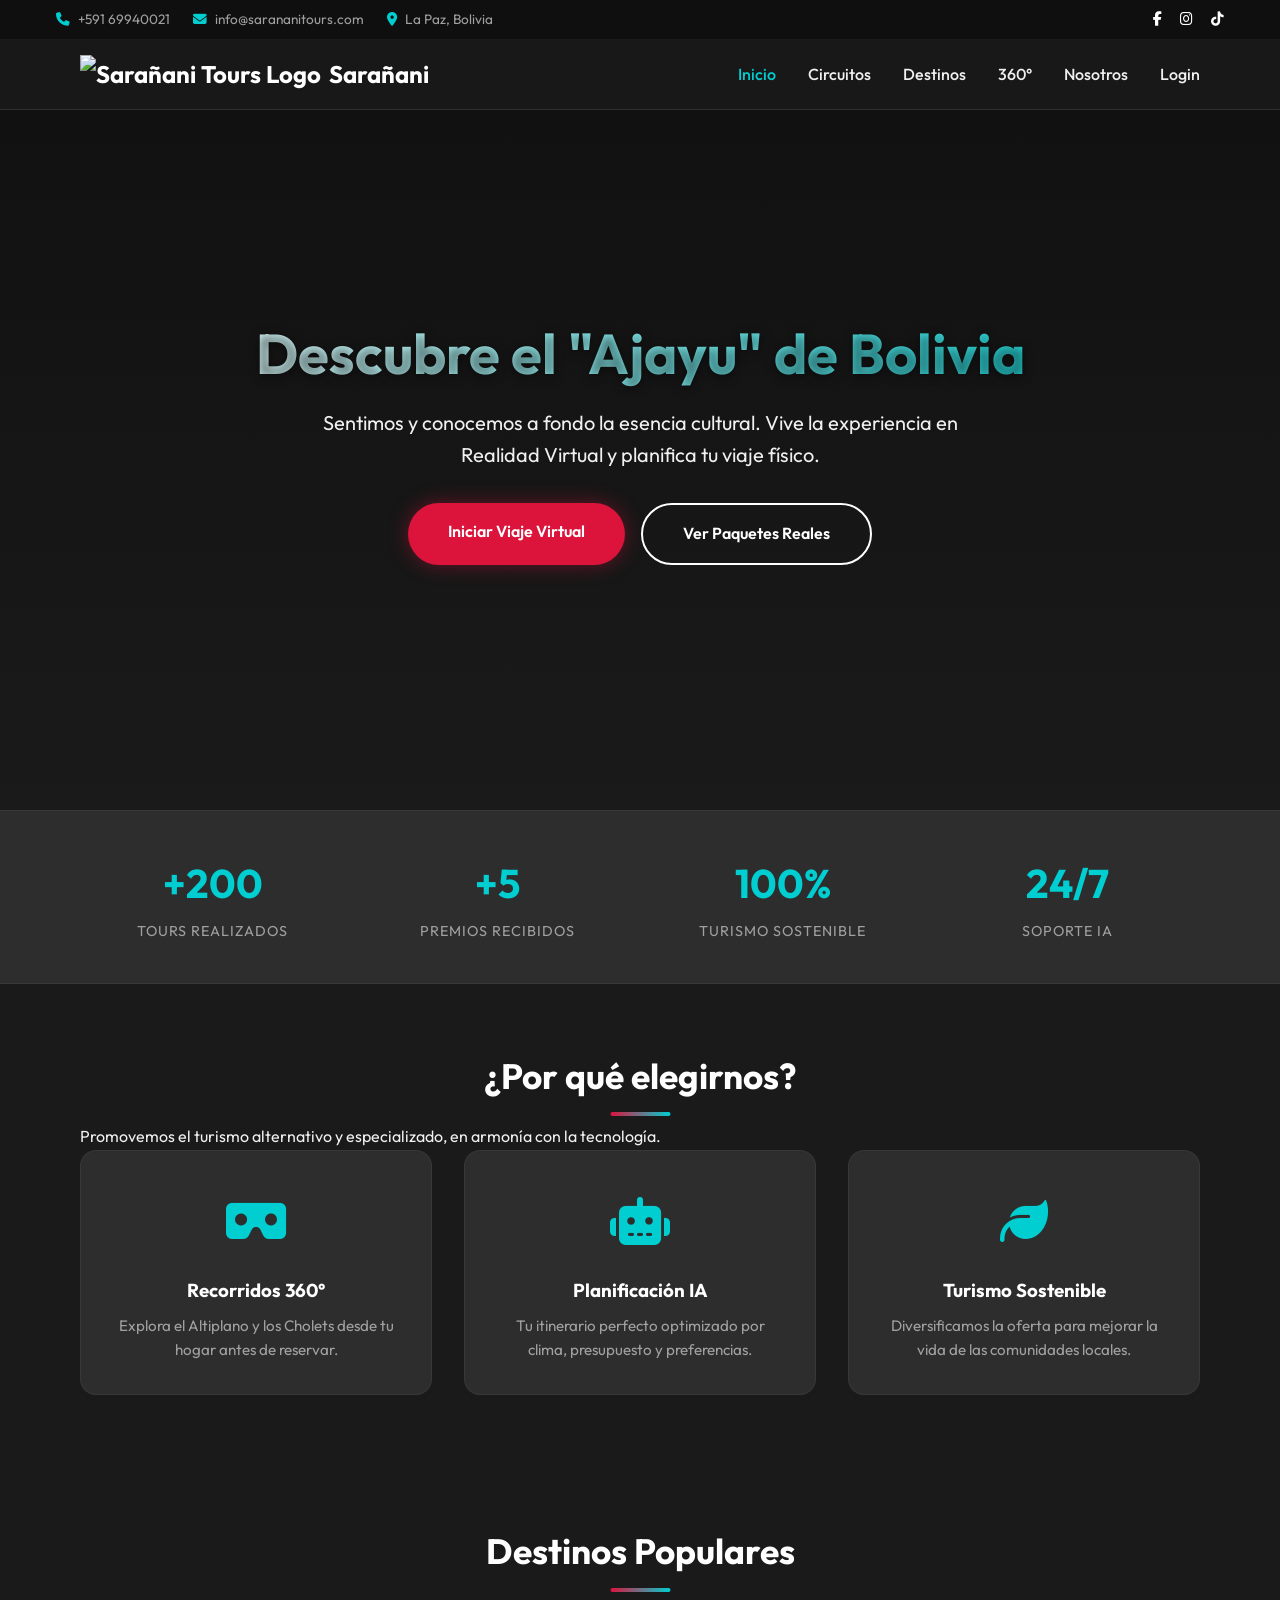
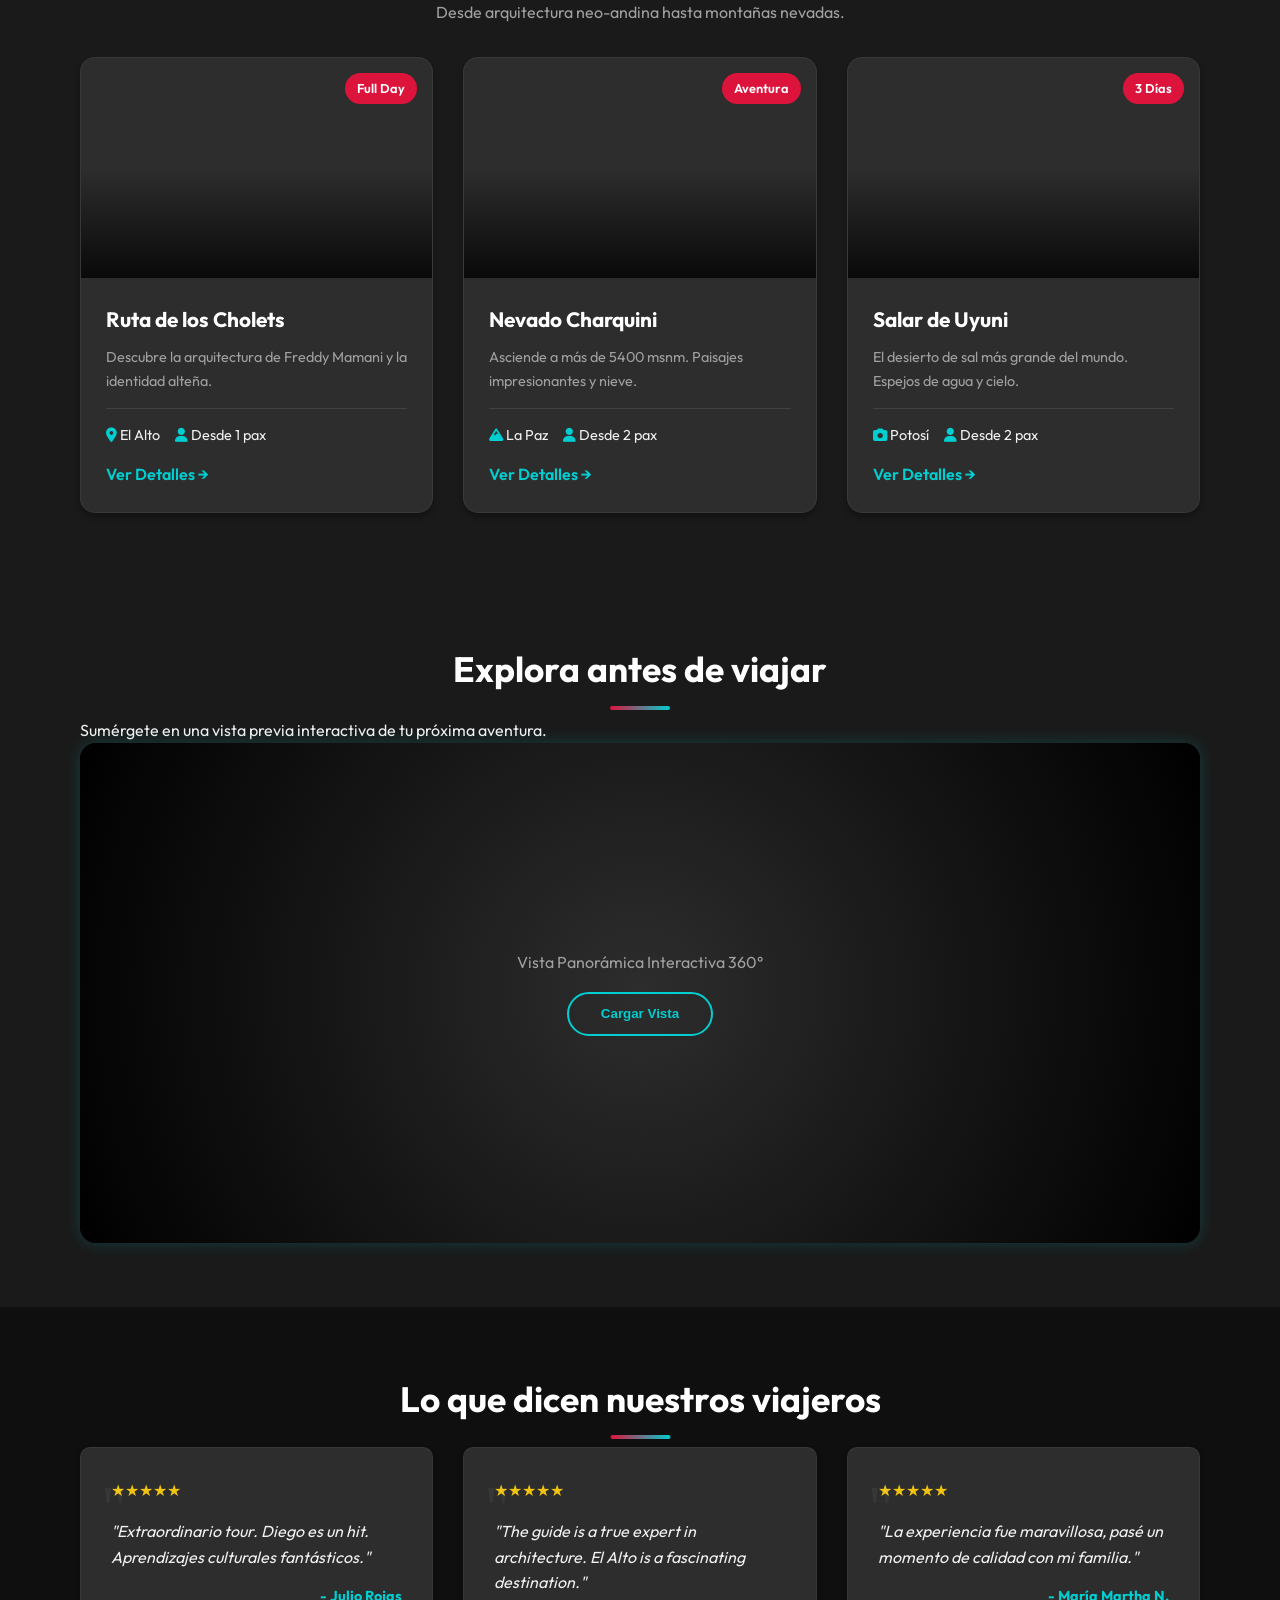
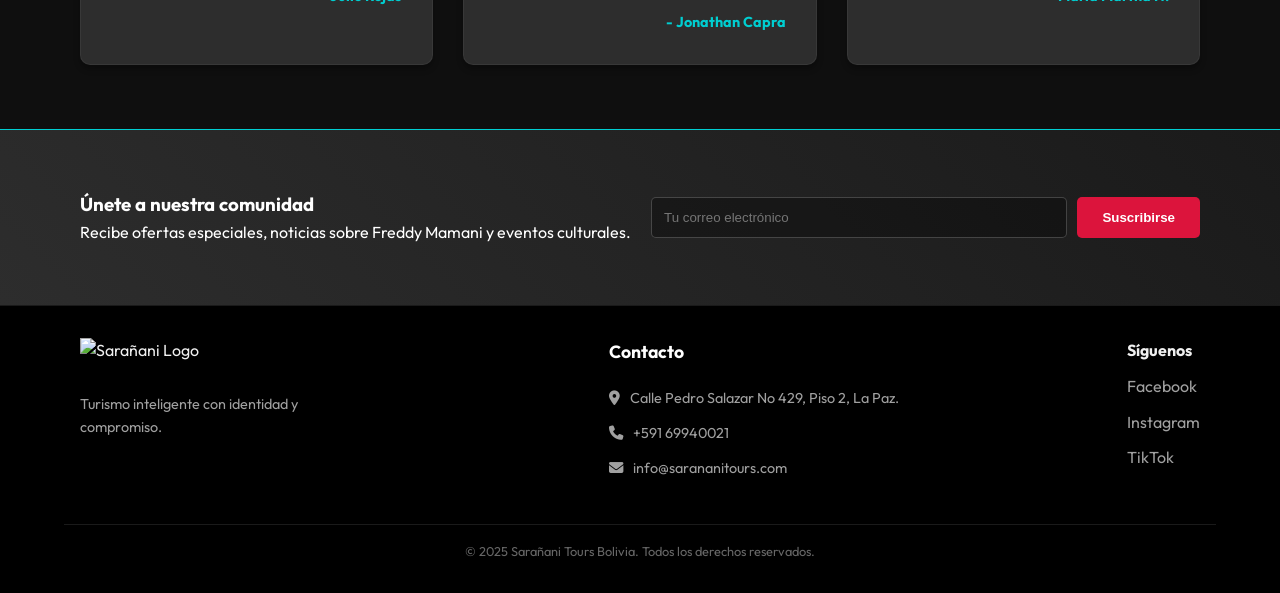
==== index.html @ 42e26c0e "Add files via upload se subio de nuevo" ====
<!DOCTYPE html>
<html lang="es">

<head>
  <meta charset="UTF-8" />
  <link rel="icon" type="image/svg+xml" href="/logo.png" />
  <meta name="viewport" content="width=device-width, initial-scale=1.0" />
  <meta name="description"
    content="Sarañani Tours Bolivia - Turismo inteligente, realidad virtual y recorridos 360° por Bolivia." />
  <title>Sarañani Tours Bolivia | Viaja Virtualmente</title>
  <link rel="preconnect" href="https://fonts.googleapis.com">
  <link rel="preconnect" href="https://fonts.gstatic.com" crossorigin>
  <link href="https://fonts.googleapis.com/css2?family=Outfit:wght@300;400;600;700&display=swap" rel="stylesheet">
  <link rel="stylesheet" href="https://cdnjs.cloudflare.com/ajax/libs/font-awesome/6.4.0/css/all.min.css">
  <link rel="stylesheet" href="./style.css">
</head>

<body>
  <div class="top-bar">
    <div class="container top-bar-content">
      <div class="contact-info">
        <span><i class="fas fa-phone"></i> +591 69940021</span>
        <span><i class="fas fa-envelope"></i> info@sarananitours.com</span>
        <span class="hide-mobile"><i class="fas fa-map-marker-alt"></i> La Paz, Bolivia</span>
      </div>
      <div class="social-mini">
        <a href="#"><i class="fab fa-facebook-f"></i></a>
        <a href="#"><i class="fab fa-instagram"></i></a>
        <a href="#"><i class="fab fa-tiktok"></i></a>
      </div>
    </div>
  </div>

  <nav class="navbar">
    <div class="container nav-container">
      <a href="#" class="logo">
        <img src="/logo.png" alt="Sarañani Tours Logo" />
        <span>Sarañani</span>
      </a>
      <button class="mobile-menu-btn" aria-label="Menu">
        <span class="bar"></span>
        <span class="bar"></span>
        <span class="bar"></span>
      </button>
      <ul class="nav-links">
        <li><a href="index.html" class="active">Inicio</a></li>
        <li><a href="circuits.html">Circuitos</a></li> <li><a href="#destinos">Destinos</a></li>
        <li><a href="sumergete.html">360°</a></li>
        <li><a href="about.html">Nosotros</a></li>
        <li><a href="login.html" class="nav-login-btn">Login</a></li>
      </ul>
    </div>
  </nav>

  <main>
    <section id="hero" class="hero">
      <div class="hero-overlay"></div>
      <div class="container hero-content">
        <h1 class="hero-title">Descubre el "Ajayu" de Bolivia</h1>
        <p class="hero-subtitle">Sentimos y conocemos a fondo la esencia cultural. Vive la experiencia en Realidad Virtual y planifica tu viaje físico.</p>
        <div class="hero-buttons">
          <a href="#demo" class="cta-button">Iniciar Viaje Virtual</a>
          <a href="#paquetes" class="cta-button outline">Ver Paquetes Reales</a>
        </div>
      </div>
    </section>

    <section class="stats-section">
      <div class="container stats-grid">
        <div class="stat-item">
          <h3>+200</h3>
          <p>Tours Realizados</p>
        </div>
        <div class="stat-item">
          <h3>+5</h3>
          <p>Premios Recibidos</p>
        </div>
        <div class="stat-item">
          <h3>100%</h3>
          <p>Turismo Sostenible</p>
        </div>
        <div class="stat-item">
          <h3>24/7</h3>
          <p>Soporte IA</p>
        </div>
      </div>
    </section>

    <section id="valor" class="value-section">
      <div class="container">
        <div class="section-header text-center">
          <h2 class="section-title">¿Por qué elegirnos?</h2>
          <p>Promovemos el turismo alternativo y especializado, en armonía con la tecnología.</p>
        </div>
        <div class="features-grid">
          <div class="feature-card">
            <div class="icon-wrapper"><i class="fas fa-vr-cardboard"></i></div>
            <h3>Recorridos 360°</h3>
            <p>Explora el Altiplano y los Cholets desde tu hogar antes de reservar.</p>
          </div>
          <div class="feature-card">
            <div class="icon-wrapper"><i class="fas fa-robot"></i></div>
            <h3>Planificación IA</h3>
            <p>Tu itinerario perfecto optimizado por clima, presupuesto y preferencias.</p>
          </div>
          <div class="feature-card">
            <div class="icon-wrapper"><i class="fas fa-leaf"></i></div>
            <h3>Turismo Sostenible</h3>
            <p>Diversificamos la oferta para mejorar la vida de las comunidades locales.</p>
          </div>
        </div>
      </div>
    </section>

    <section id="paquetes" class="tours-section">
      <div class="container">
        <h2 class="section-title">Destinos Populares</h2>
        <p class="section-desc">Desde arquitectura neo-andina hasta montañas nevadas.</p>
        
        <div class="tours-grid">
          <div class="tour-card">
            <div class="tour-image" style="background-image: url('https://images.unsplash.com/photo-1587595431973-160d0d94add1?ixlib=rb-1.2.1&auto=format&fit=crop&w=800&q=80');">
              <span class="tag">Full Day</span>
            </div>
            <div class="tour-content">
              <h3>Ruta de los Cholets</h3>
              <p>Descubre la arquitectura de Freddy Mamani y la identidad alteña.</p>
              <ul class="tour-meta">
                <li><i class="fas fa-map-marker-alt"></i> El Alto</li>
                <li><i class="fas fa-user"></i> Desde 1 pax</li>
              </ul>
              <a href="#" class="btn-link">Ver Detalles &rarr;</a>
            </div>
          </div>

          <div class="tour-card">
            <div class="tour-image" style="background-image: url('https://images.unsplash.com/photo-1534234828569-1f27264769cc?ixlib=rb-1.2.1&auto=format&fit=crop&w=800&q=80');">
              <span class="tag">Aventura</span>
            </div>
            <div class="tour-content">
              <h3>Nevado Charquini</h3>
              <p>Asciende a más de 5400 msnm. Paisajes impresionantes y nieve.</p>
              <ul class="tour-meta">
                <li><i class="fas fa-mountain"></i> La Paz</li>
                <li><i class="fas fa-user"></i> Desde 2 pax</li>
              </ul>
              <a href="#" class="btn-link">Ver Detalles &rarr;</a>
            </div>
          </div>

          <div class="tour-card">
            <div class="tour-image" style="background-image: url('https://images.unsplash.com/photo-1518182170546-0766bcad9e36?ixlib=rb-1.2.1&auto=format&fit=crop&w=800&q=80');">
              <span class="tag">3 Días</span>
            </div>
            <div class="tour-content">
              <h3>Salar de Uyuni</h3>
              <p>El desierto de sal más grande del mundo. Espejos de agua y cielo.</p>
              <ul class="tour-meta">
                <li><i class="fas fa-camera"></i> Potosí</li>
                <li><i class="fas fa-user"></i> Desde 2 pax</li>
              </ul>
              <a href="#" class="btn-link">Ver Detalles &rarr;</a>
            </div>
          </div>
        </div>
      </div>
    </section>

    <section id="demo" class="demo-section">
      <div class="container">
        <div class="demo-header">
          <h2 class="section-title">Explora antes de viajar</h2>
          <p>Sumérgete en una vista previa interactiva de tu próxima aventura.</p>
        </div>
        <div class="iframe-container">
          <div class="placeholder-360">
            <span>Vista Panorámica Interactiva 360°</span>
            <button class="load-demo-btn">Cargar Vista</button>
          </div>
        </div>
      </div>
    </section>

    <section class="testimonials-section">
      <div class="container">
        <h2 class="section-title">Lo que dicen nuestros viajeros</h2>
        <div class="testimonials-grid">
          <div class="testimonial-card">
            <div class="stars">★★★★★</div>
            <p>"Extraordinario tour. Diego es un hit. Aprendizajes culturales fantásticos."</p>
            <h4>- Julio Rojas</h4>
          </div>
          <div class="testimonial-card">
            <div class="stars">★★★★★</div>
            <p>"The guide is a true expert in architecture. El Alto is a fascinating destination."</p>
            <h4>- Jonathan Capra</h4>
          </div>
          <div class="testimonial-card">
            <div class="stars">★★★★★</div>
            <p>"La experiencia fue maravillosa, pasé un momento de calidad con mi familia."</p>
            <h4>- María Martha N.</h4>
          </div>
        </div>
      </div>
    </section>

    <section class="newsletter-section">
      <div class="container newsletter-content">
        <div>
          <h3>Únete a nuestra comunidad</h3>
          <p>Recibe ofertas especiales, noticias sobre Freddy Mamani y eventos culturales.</p>
        </div>
        <form class="newsletter-form">
          <input type="email" placeholder="Tu correo electrónico" required>
          <button type="submit">Suscribirse</button>
        </form>
      </div>
    </section>
  </main>

  <footer class="footer">
    <div class="container footer-content">
      <div class="footer-brand">
        <img src="/logo.png" alt="Sarañani Logo" class="footer-logo" />
        <p>Turismo inteligente con identidad y compromiso.</p>
      </div>
      <div class="footer-column">
        <h4>Contacto</h4>
        <p><i class="fas fa-map-marker-alt"></i> Calle Pedro Salazar No 429, Piso 2, La Paz.</p>
        <p><i class="fas fa-phone"></i> +591 69940021</p>
        <p><i class="fas fa-envelope"></i> info@sarananitours.com</p>
      </div>
      <div class="footer-links">
        <h4>Síguenos</h4>
        <a href="#">Facebook</a>
        <a href="#">Instagram</a>
        <a href="#">TikTok</a>
      </div>
    </div>
    <div class="footer-bottom">
      <p>&copy; 2025 Sarañani Tours Bolivia. Todos los derechos reservados.</p>
    </div>
  </footer>

  <script type="module" src="/main.js"></script>
</body>
</html>
---- style.css ----
:root {
  /* Palette */
  --color-primary: #DC143C;    /* Crimson Red */
  --color-secondary: #00CED1;  /* Bright Turquoise */
  --color-bg: #1a1a1a;         /* Fondo principal oscuro */
  --color-bg-accent: #2d2d2d;  /* Fondo secundario (tarjetas) */
  --color-bg-darker: #0f0f0f;  /* Fondo más oscuro para contrastes */
  
  --color-text: #f0f0f0;
  --color-text-muted: #a0a0a0;
  --color-text-dark: #333333;  /* Para textos sobre fondo claro si hubiera */
  --color-white: #ffffff;

  /* Typography */
  --font-main: 'Outfit', sans-serif;

  /* Spacing */
  --spacing-sm: 0.5rem;
  --spacing-md: 1rem;
  --spacing-lg: 2rem;
  --spacing-xl: 4rem;

  /* Layout */
  --container-width: 1200px;
  --header-height: 70px;
  --topbar-height: 40px; /* Altura de la barra de contacto */

  /* Effects */
  --radius-md: 8px;
  --radius-lg: 16px;
  --shadow-sm: 0 4px 6px rgba(0, 0, 0, 0.3);
  --shadow-glow: 0 0 15px rgba(0, 206, 209, 0.2);
}

* {
  margin: 0;
  padding: 0;
  box-sizing: border-box;
}

html {
  scroll-behavior: smooth;
}

body {
  font-family: var(--font-main);
  background-color: var(--color-bg);
  color: var(--color-text);
  line-height: 1.6;
  overflow-x: hidden;
  padding-top: calc(var(--header-height) + var(--topbar-height)); /* Evita que el menú tape el contenido */
}

a {
  text-decoration: none;
  color: inherit;
  transition: color 0.3s ease;
}

ul {
  list-style: none;
}

img {
  max-width: 100%;
  display: block;
}

.container {
  width: 90%;
  max-width: var(--container-width);
  margin: 0 auto;
  padding: 0 var(--spacing-md);
}

.section-title {
  font-size: 2.2rem;
  font-weight: 700;
  margin-bottom: var(--spacing-sm);
  text-align: center;
  color: var(--color-white);
  position: relative;
  display: inline-block;
  left: 50%;
  transform: translateX(-50%);
}

.section-title::after {
  content: '';
  display: block;
  width: 60px;
  height: 4px;
  background: linear-gradient(to right, var(--color-primary), var(--color-secondary));
  margin: var(--spacing-sm) auto 0;
  border-radius: 2px;
}

.section-desc {
  text-align: center;
  color: var(--color-text-muted);
  max-width: 600px;
  margin: 0 auto var(--spacing-lg) auto;
}

/* --- TOP BAR (CONTACTO) --- */
.top-bar {
  position: fixed;
  top: 0;
  left: 0;
  width: 100%;
  height: var(--topbar-height);
  background-color: var(--color-bg-darker);
  color: var(--color-text-muted);
  font-size: 0.85rem;
  z-index: 1001;
  border-bottom: 1px solid rgba(255,255,255,0.05);
  display: flex;
  align-items: center;
}

.top-bar-content {
  display: flex;
  justify-content: space-between;
  align-items: center;
  width: 100%;
}

.contact-info span {
  margin-right: 20px;
  display: inline-flex;
  align-items: center;
  gap: 8px;
}

.contact-info i {
  color: var(--color-secondary);
}

.social-mini a {
  color: var(--color-white);
  margin-left: 15px;
  font-size: 0.9rem;
}

.social-mini a:hover {
  color: var(--color-secondary);
}

/* --- NAVBAR --- */
.navbar {
  position: fixed;
  top: var(--topbar-height); /* Se ubica justo debajo de la top-bar */
  left: 0;
  width: 100%;
  height: var(--header-height);
  background: rgba(26, 26, 26, 0.95);
  backdrop-filter: blur(10px);
  z-index: 1000;
  border-bottom: 1px solid rgba(255, 255, 255, 0.1);
}

.nav-container {
  height: 100%;
  display: flex;
  justify-content: space-between;
  align-items: center;
}

.logo {
  display: flex;
  align-items: center;
  gap: var(--spacing-sm);
  font-weight: 700;
  font-size: 1.5rem;
  color: var(--color-white);
}

.logo img {
  height: 40px;
  width: auto;
}

.nav-links {
  display: flex;
  gap: var(--spacing-lg);
}

.nav-links a {
  font-weight: 500;
  font-size: 1rem;
  position: relative;
}

.nav-links a:hover, 
.nav-links a.active {
  color: var(--color-secondary);
}

.mobile-menu-btn {
  display: none;
  background: none;
  border: none;
  cursor: pointer;
  flex-direction: column;
  gap: 6px;
}

.bar {
  width: 25px;
  height: 3px;
  background-color: var(--color-white);
  border-radius: 2px;
  transition: 0.3s;
}

/* --- HERO SECTION --- */
.hero {
  height: 90vh; /* Un poco menos de pantalla completa para ver que hay más abajo */
  position: relative;
  display: flex;
  align-items: center;
  justify-content: center;
  text-align: center;
  background-image: url('/hero-bg.png'); /* Asegúrate que esta imagen existe */
  background-size: cover;
  background-position: center;
  margin-top: calc(-1 * (var(--header-height) + var(--topbar-height))); /* Compensa el padding del body */
}

.hero-overlay {
  position: absolute;
  top: 0;
  left: 0;
  width: 100%;
  height: 100%;
  background: linear-gradient(to bottom, rgba(0, 0, 0, 0.4), var(--color-bg));
}

.hero-content {
  position: relative;
  z-index: 1;
  padding-top: var(--spacing-xl);
}

.hero-title {
  font-size: 3.5rem;
  font-weight: 700;
  margin-bottom: var(--spacing-sm);
  text-shadow: 0 2px 10px rgba(0, 0, 0, 0.5);
  background: linear-gradient(to right, #fff, var(--color-secondary));
  -webkit-background-clip: text;
  -webkit-text-fill-color: transparent;
}

.hero-subtitle {
  font-size: 1.25rem;
  margin-bottom: var(--spacing-lg);
  color: var(--color-text);
  max-width: 700px;
  margin-left: auto;
  margin-right: auto;
}

.hero-buttons {
  display: flex;
  gap: var(--spacing-md);
  justify-content: center;
  flex-wrap: wrap;
}

.cta-button {
  display: inline-block;
  padding: 1rem 2.5rem;
  background-color: var(--color-primary);
  color: var(--color-white);
  font-weight: 600;
  border-radius: 50px;
  box-shadow: 0 0 20px rgba(220, 20, 60, 0.4);
  transition: transform 0.3s ease, box-shadow 0.3s ease;
}

.cta-button:hover {
  transform: translateY(-3px);
  box-shadow: 0 0 30px rgba(220, 20, 60, 0.6);
}

.cta-button.outline {
  background-color: transparent;
  border: 2px solid var(--color-white);
  box-shadow: none;
}

.cta-button.outline:hover {
  background-color: var(--color-white);
  color: var(--color-bg);
}

/* --- STATS SECTION (NUEVO - Dark Mode) --- */
.stats-section {
  background-color: var(--color-bg-accent);
  padding: 40px 0;
  border-top: 1px solid rgba(255,255,255,0.05);
  border-bottom: 1px solid rgba(255,255,255,0.05);
}

.stats-grid {
  display: grid;
  grid-template-columns: repeat(auto-fit, minmax(150px, 1fr));
  text-align: center;
  gap: 20px;
}

.stat-item h3 {
  font-size: 2.5rem;
  color: var(--color-secondary); /* Turquesa para los números */
  margin-bottom: 5px;
  font-weight: 700;
}

.stat-item p {
  font-size: 0.9rem;
  color: var(--color-text-muted);
  text-transform: uppercase;
  letter-spacing: 1px;
}

/* --- VALUE SECTION --- */
.value-section {
  padding: var(--spacing-xl) 0;
  background-color: var(--color-bg);
}

.features-grid {
  display: grid;
  grid-template-columns: repeat(auto-fit, minmax(280px, 1fr));
  gap: var(--spacing-lg);
}

.feature-card {
  background: var(--color-bg-accent);
  padding: var(--spacing-lg);
  border-radius: var(--radius-lg);
  text-align: center;
  transition: transform 0.3s ease;
  border: 1px solid rgba(255, 255, 255, 0.05);
}

.feature-card:hover {
  transform: translateY(-10px);
  border-color: var(--color-secondary);
  box-shadow: var(--shadow-glow);
}

.icon-wrapper {
  font-size: 3rem;
  margin-bottom: var(--spacing-md);
  color: var(--color-secondary);
}

.feature-card h3 {
  margin-bottom: var(--spacing-sm);
  color: var(--color-white);
}

.feature-card p {
  color: var(--color-text-muted);
  font-size: 0.95rem;
}

/* --- TOURS SECTION (NUEVO - Dark Mode) --- */
.tours-section {
  padding: var(--spacing-xl) 0;
  background-color: var(--color-bg);
}

.tours-grid {
  display: grid;
  grid-template-columns: repeat(auto-fit, minmax(300px, 1fr));
  gap: 30px;
}

.tour-card {
  background: var(--color-bg-accent);
  border-radius: 15px;
  overflow: hidden;
  box-shadow: var(--shadow-sm);
  transition: transform 0.3s ease, border-color 0.3s ease;
  border: 1px solid rgba(255,255,255,0.05);
}

.tour-card:hover {
  transform: translateY(-5px);
  border-color: var(--color-secondary);
}

.tour-image {
  height: 220px;
  background-size: cover;
  background-position: center;
  position: relative;
}

.tour-image::after {
  content: '';
  position: absolute;
  bottom: 0;
  left: 0;
  width: 100%;
  height: 50%;
  background: linear-gradient(to top, rgba(0,0,0,0.8), transparent);
}

.tour-image .tag {
  position: absolute;
  top: 15px;
  right: 15px;
  background: var(--color-primary);
  color: white;
  padding: 5px 12px;
  border-radius: 20px;
  font-size: 0.8rem;
  font-weight: 600;
  z-index: 2;
}

.tour-content {
  padding: 25px;
}

.tour-content h3 {
  color: var(--color-white);
  font-size: 1.3rem;
  margin-bottom: 10px;
}

.tour-content p {
  color: var(--color-text-muted);
  font-size: 0.9rem;
  margin-bottom: 15px;
}

.tour-meta {
  list-style: none;
  padding: 0;
  margin: 15px 0;
  display: flex;
  gap: 15px;
  font-size: 0.9rem;
  color: var(--color-text);
  border-top: 1px solid rgba(255,255,255,0.1);
  padding-top: 15px;
}

.tour-meta i {
  color: var(--color-secondary);
}

.btn-link {
  color: var(--color-secondary);
  font-weight: 600;
  text-decoration: none;
  display: inline-flex;
  align-items: center;
  gap: 5px;
}

.btn-link:hover {
  color: var(--color-white);
}

/* --- DEMO SECTION --- */
.demo-section {
  padding: var(--spacing-xl) 0;
}

.iframe-container {
  width: 100%;
  height: 500px;
  background: #000;
  border-radius: var(--radius-lg);
  overflow: hidden;
  position: relative;
  box-shadow: var(--shadow-glow);
}

.placeholder-360 {
  width: 100%;
  height: 100%;
  display: flex;
  flex-direction: column;
  align-items: center;
  justify-content: center;
  background: radial-gradient(circle, #2d2d2d 0%, #000 100%);
  color: var(--color-text-muted);
  gap: var(--spacing-md);
}

.load-demo-btn {
  padding: 0.8rem 2rem;
  background: transparent;
  border: 2px solid var(--color-secondary);
  color: var(--color-secondary);
  border-radius: 50px;
  cursor: pointer;
  font-weight: 600;
  transition: 0.3s;
}

.load-demo-btn:hover {
  background: var(--color-secondary);
  color: #000;
}

/* --- TESTIMONIALS (NUEVO - Dark Mode) --- */
.testimonials-section {
  background-color: var(--color-bg-darker);
  padding: var(--spacing-xl) 0;
}

.testimonials-grid {
  display: grid;
  grid-template-columns: repeat(auto-fit, minmax(300px, 1fr));
  gap: 30px;
}

.testimonial-card {
  background: var(--color-bg-accent);
  padding: 30px;
  border-radius: 10px;
  box-shadow: var(--shadow-sm);
  border: 1px solid rgba(255,255,255,0.05);
  position: relative;
}

.testimonial-card::before {
  content: '"';
  position: absolute;
  top: 10px;
  left: 20px;
  font-size: 4rem;
  color: rgba(255,255,255,0.05);
  font-family: serif;
}

.stars {
  color: #f1c40f; /* Dorado */
  margin-bottom: 15px;
}

.testimonial-card p {
  font-style: italic;
  color: var(--color-text);
  margin-bottom: 15px;
}

.testimonial-card h4 {
  color: var(--color-secondary);
  text-align: right;
  font-size: 0.9rem;
}

/* --- NEWSLETTER (NUEVO - Dark Mode) --- */
.newsletter-section {
  background: linear-gradient(45deg, var(--color-bg-accent), #1a1a1a);
  color: white;
  padding: 60px 0;
  border-top: 1px solid var(--color-secondary);
}

.newsletter-content {
  display: flex;
  flex-wrap: wrap;
  align-items: center;
  justify-content: space-between;
  gap: 20px;
}

.newsletter-form {
  display: flex;
  gap: 10px;
  flex: 1;
  min-width: 300px;
}

.newsletter-form input {
  flex: 1;
  padding: 12px;
  border-radius: 5px;
  border: 1px solid rgba(255,255,255,0.2);
  background: rgba(0,0,0,0.3);
  color: white;
}

.newsletter-form button {
  padding: 12px 25px;
  background: var(--color-primary);
  color: white;
  border: none;
  border-radius: 5px;
  cursor: pointer;
  font-weight: bold;
  transition: 0.3s;
}

.newsletter-form button:hover {
  background: #c01035;
}

/* --- FOOTER --- */
.footer {
  padding: var(--spacing-lg) 0;
  background-color: #000;
  border-top: 1px solid rgba(255, 255, 255, 0.1);
  margin-top: 0;
}

.footer-content {
  display: flex;
  justify-content: space-between;
  align-items: flex-start;
  flex-wrap: wrap;
  gap: var(--spacing-lg);
  padding-bottom: var(--spacing-lg);
  border-bottom: 1px solid rgba(255,255,255,0.1);
}

.footer-brand {
  max-width: 300px;
}

.footer-logo {
  height: 40px;
  margin-bottom: 15px;
}

.footer-brand p {
  color: var(--color-text-muted);
  font-size: 0.9rem;
}

.footer-column h4 {
  color: var(--color-white);
  margin-bottom: 20px;
  font-size: 1.1rem;
}

.footer-column p {
  color: var(--color-text-muted);
  margin-bottom: 12px;
  display: flex;
  align-items: center;
  gap: 10px;
  font-size: 0.9rem;
}

.footer-links {
  display: flex;
  flex-direction: column;
  gap: 10px;
}

.footer-links a {
  color: var(--color-text-muted);
}

.footer-links a:hover {
  color: var(--color-secondary);
  padding-left: 5px;
}

.footer-bottom {
  text-align: center;
  padding-top: var(--spacing-md);
  color: #666;
  font-size: 0.8rem;
}

/* --- MOBILE RESPONSIVE --- */
@media (max-width: 768px) {
  .hide-mobile {
    display: none;
  }
  
  .top-bar-content {
    justify-content: center;
  }
  
  .contact-info span:last-child {
    display: none; /* Oculta dirección en móvil */
  }

  .navbar {
    top: var(--topbar-height);
  }

  .nav-links {
    position: fixed;
    top: calc(var(--header-height) + var(--topbar-height));
    right: -100%;
    width: 100%;
    height: calc(100vh - var(--header-height));
    background: var(--color-bg);
    flex-direction: column;
    align-items: center;
    justify-content: center;
    transition: 0.3s ease;
    border-top: 1px solid rgba(255,255,255,0.1);
  }

  .nav-links.active {
    right: 0;
  }

  .mobile-menu-btn {
    display: flex;
  }

  .hero-title {
    font-size: 2.5rem;
  }
  
  .newsletter-content {
    flex-direction: column;
    text-align: center;
  }
  
  .newsletter-form {
    width: 100%;
  }
  
  .stats-grid {
    grid-template-columns: 1fr 1fr; /* 2 columnas en móvil */
  }
}
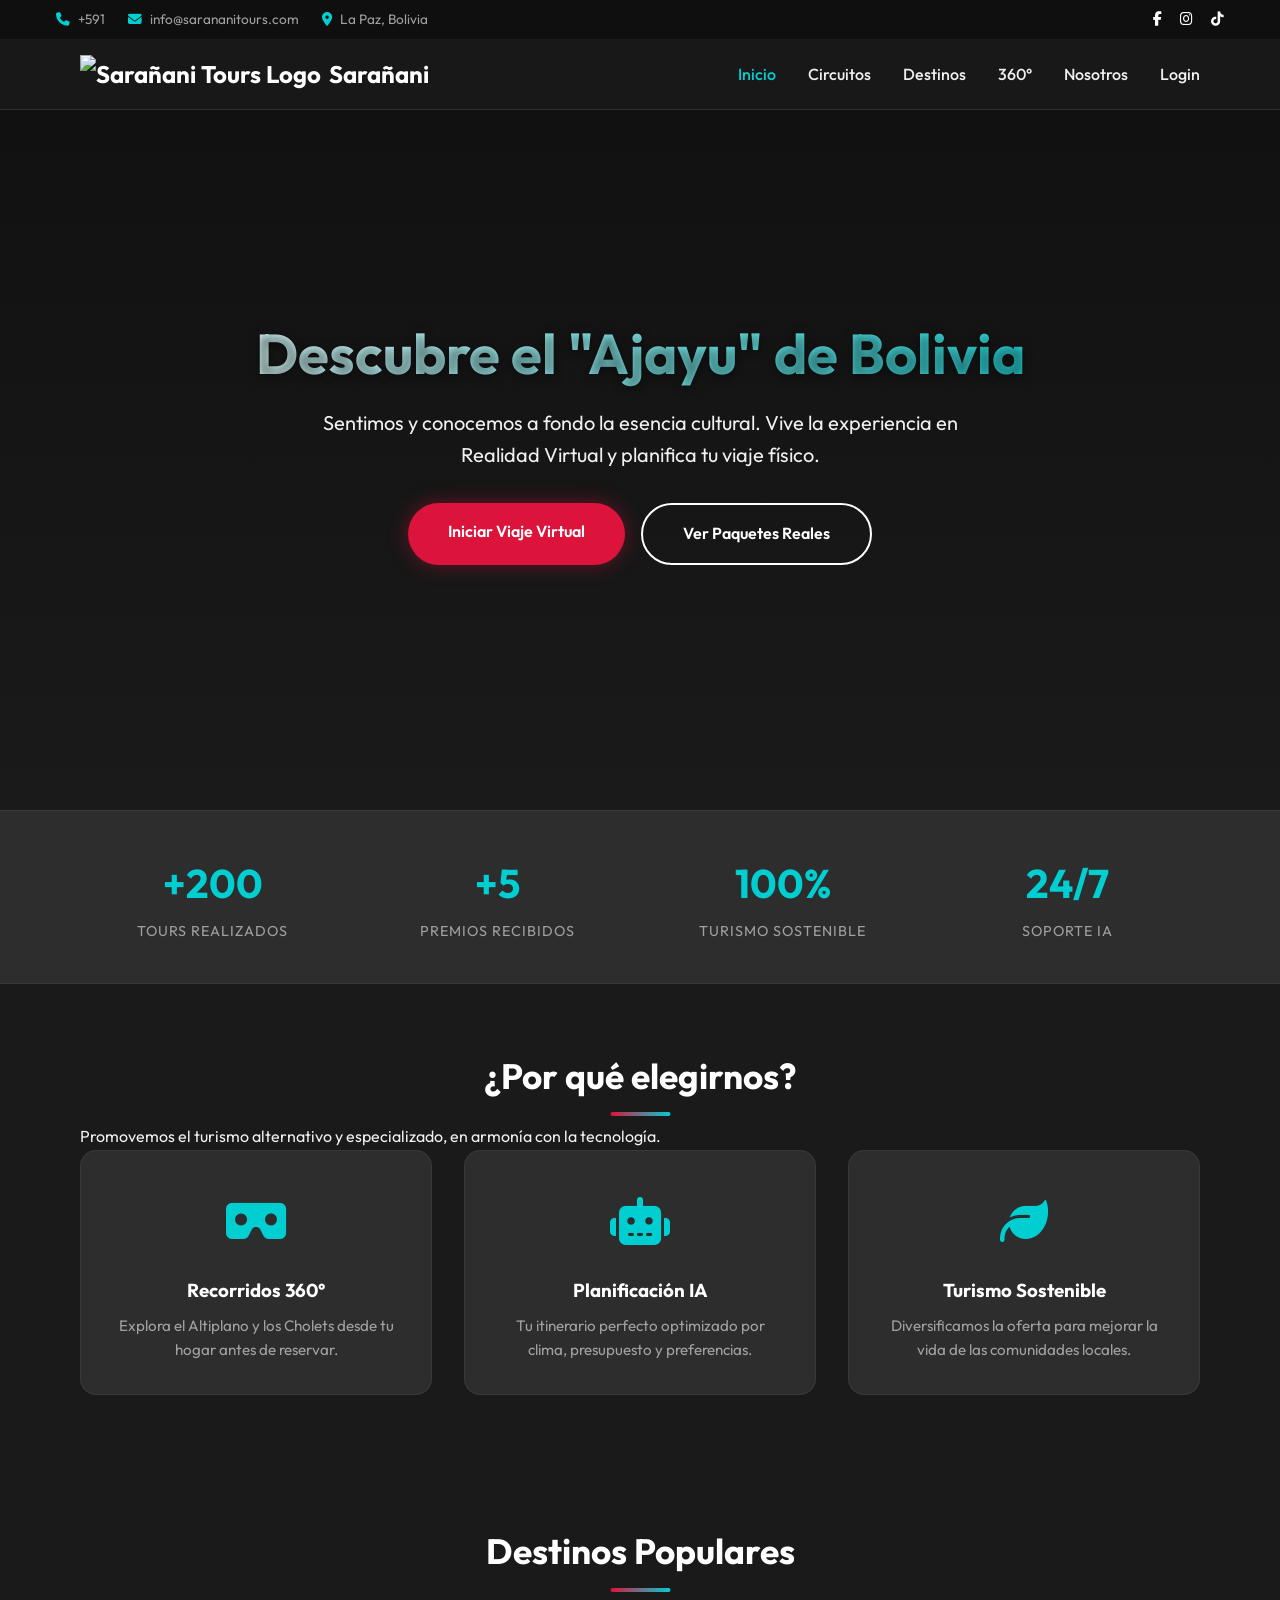
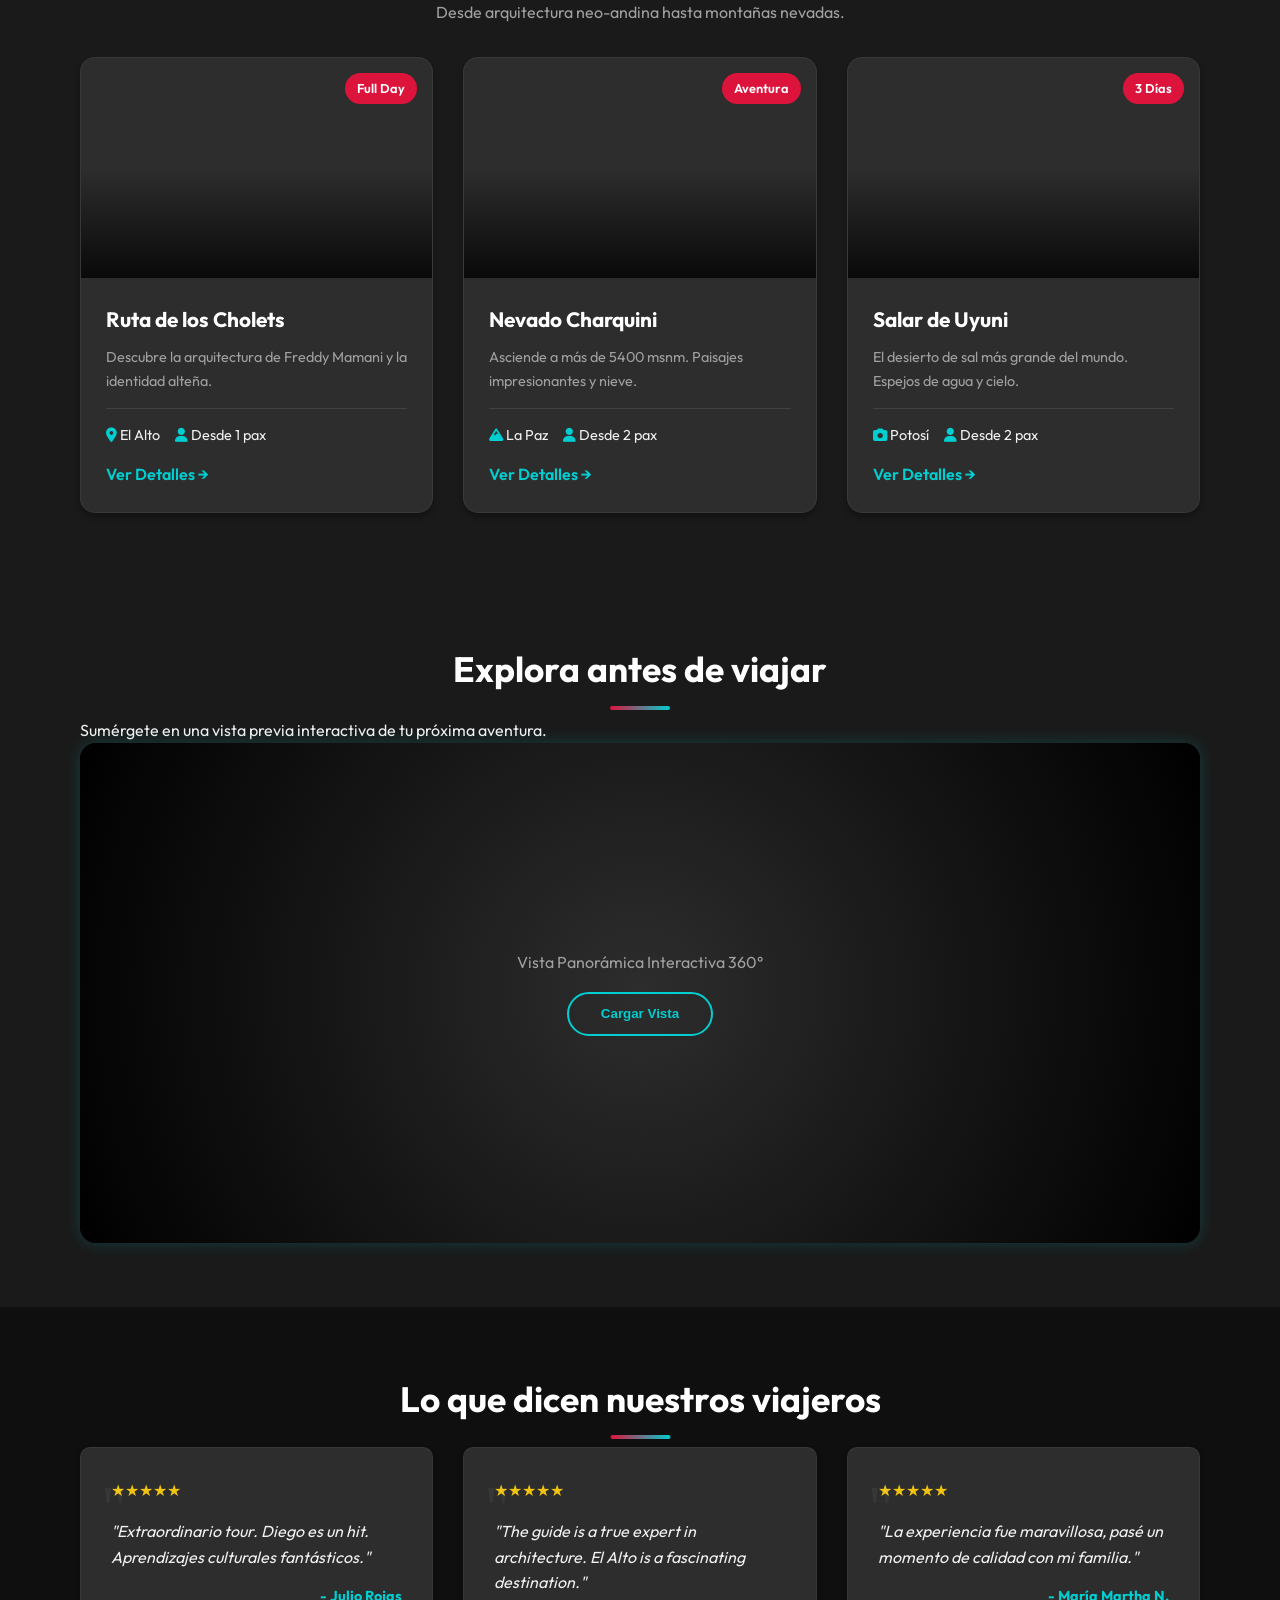
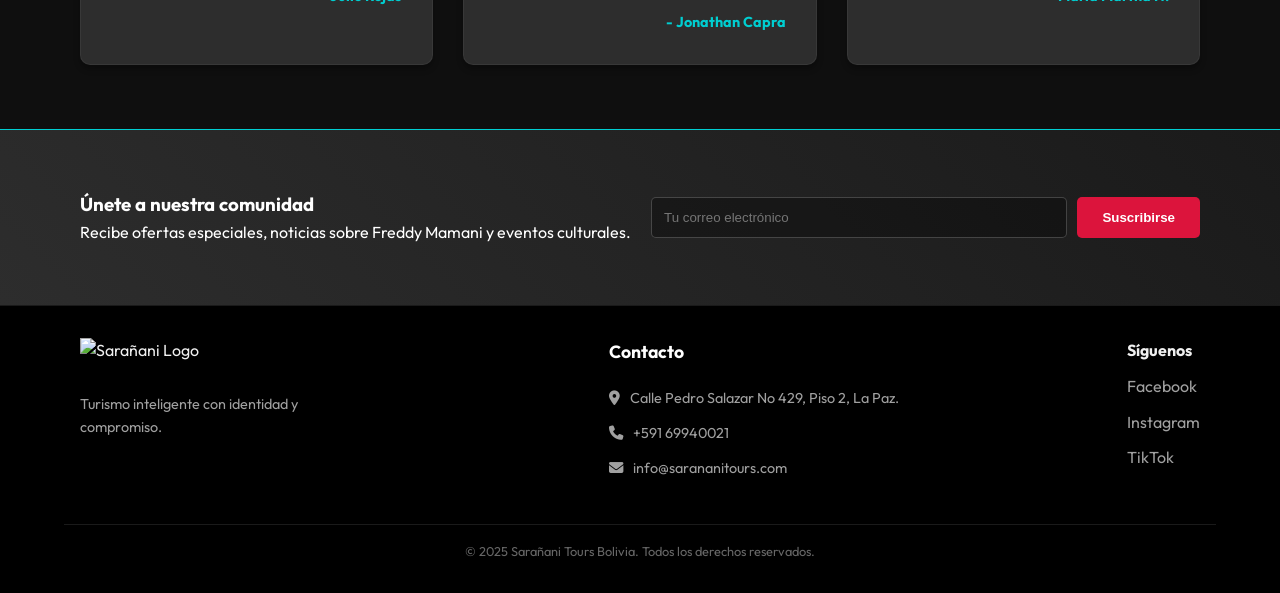
==== commit fb2f8e76: "Update phone number format in index.html" ====
--- a/index.html
+++ b/index.html
@@ -19,7 +19,7 @@
   <div class="top-bar">
     <div class="container top-bar-content">
       <div class="contact-info">
-        <span><i class="fas fa-phone"></i> +591 69940021</span>
+        <span><i class="fas fa-phone"></i> +591 </span>
         <span><i class="fas fa-envelope"></i> info@sarananitours.com</span>
         <span class="hide-mobile"><i class="fas fa-map-marker-alt"></i> La Paz, Bolivia</span>
       </div>
@@ -244,4 +244,4 @@
 
   <script type="module" src="/main.js"></script>
 </body>
-</html>+</html>
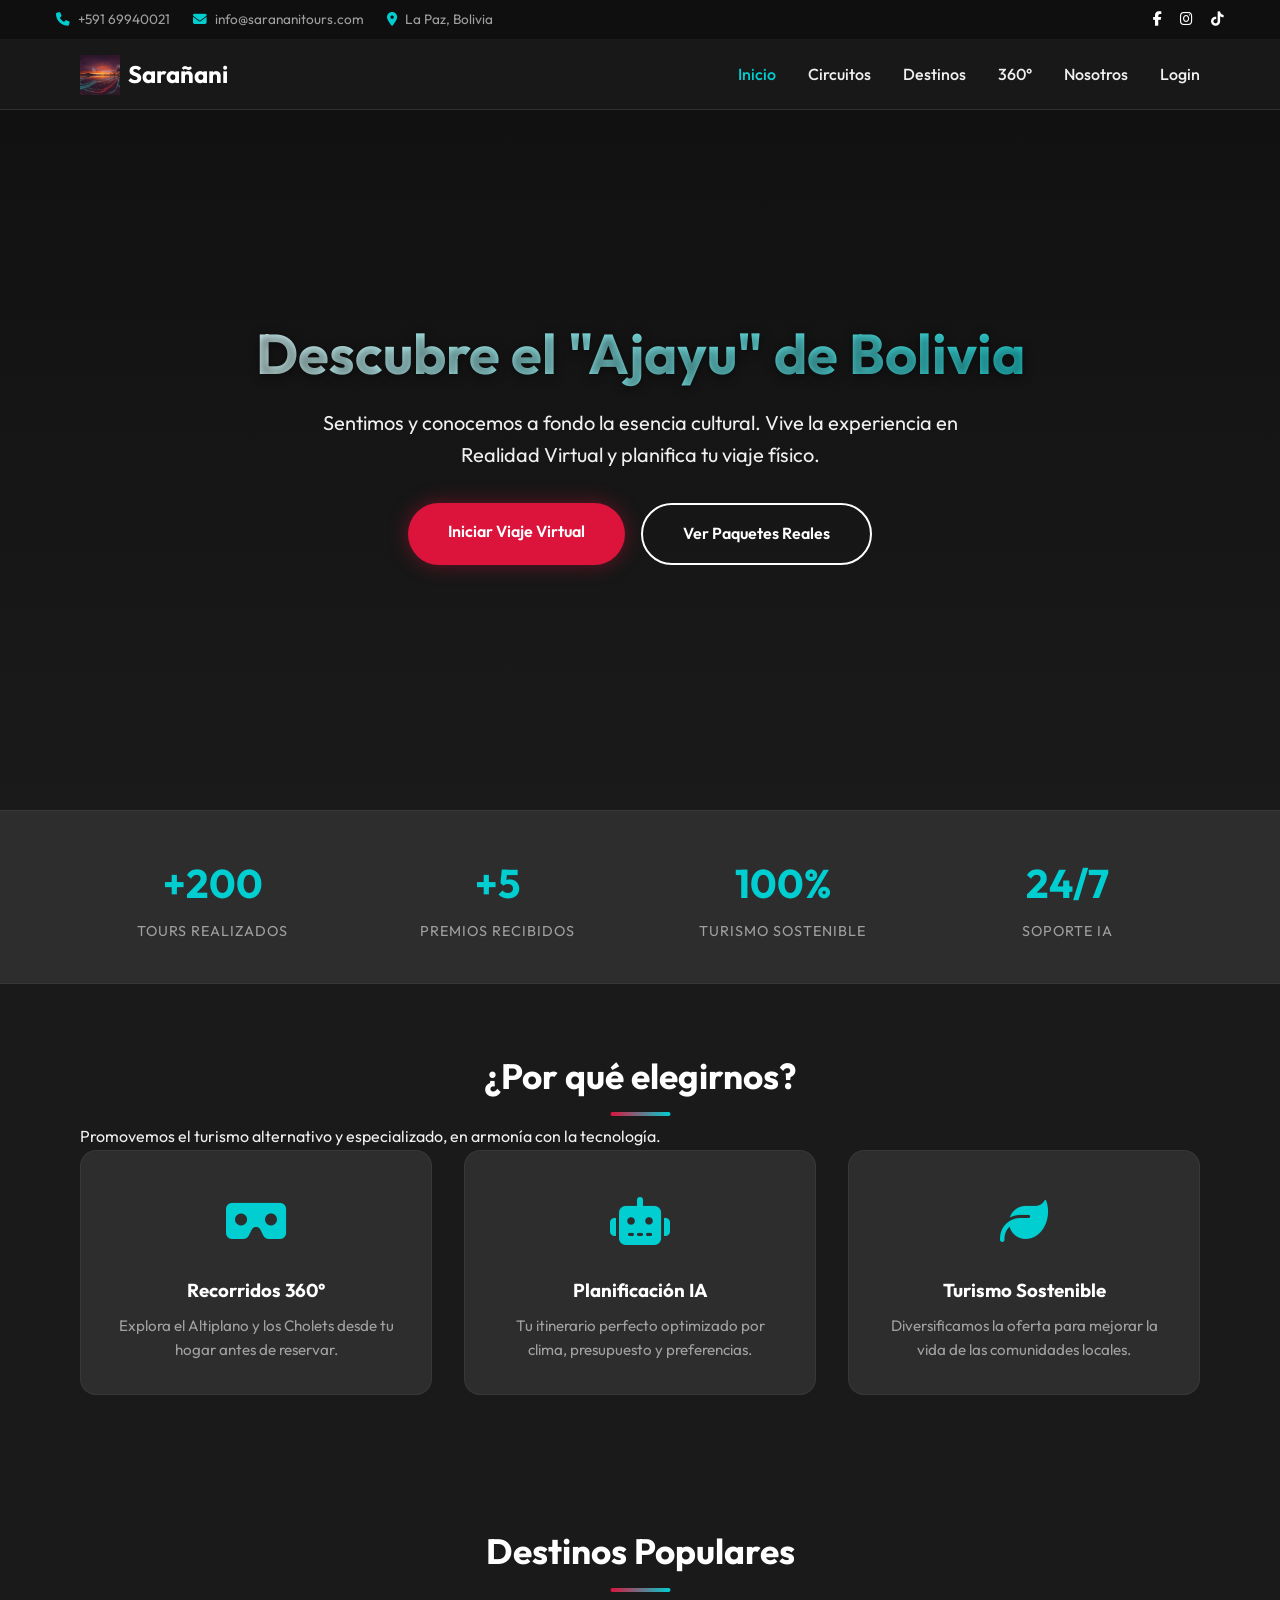
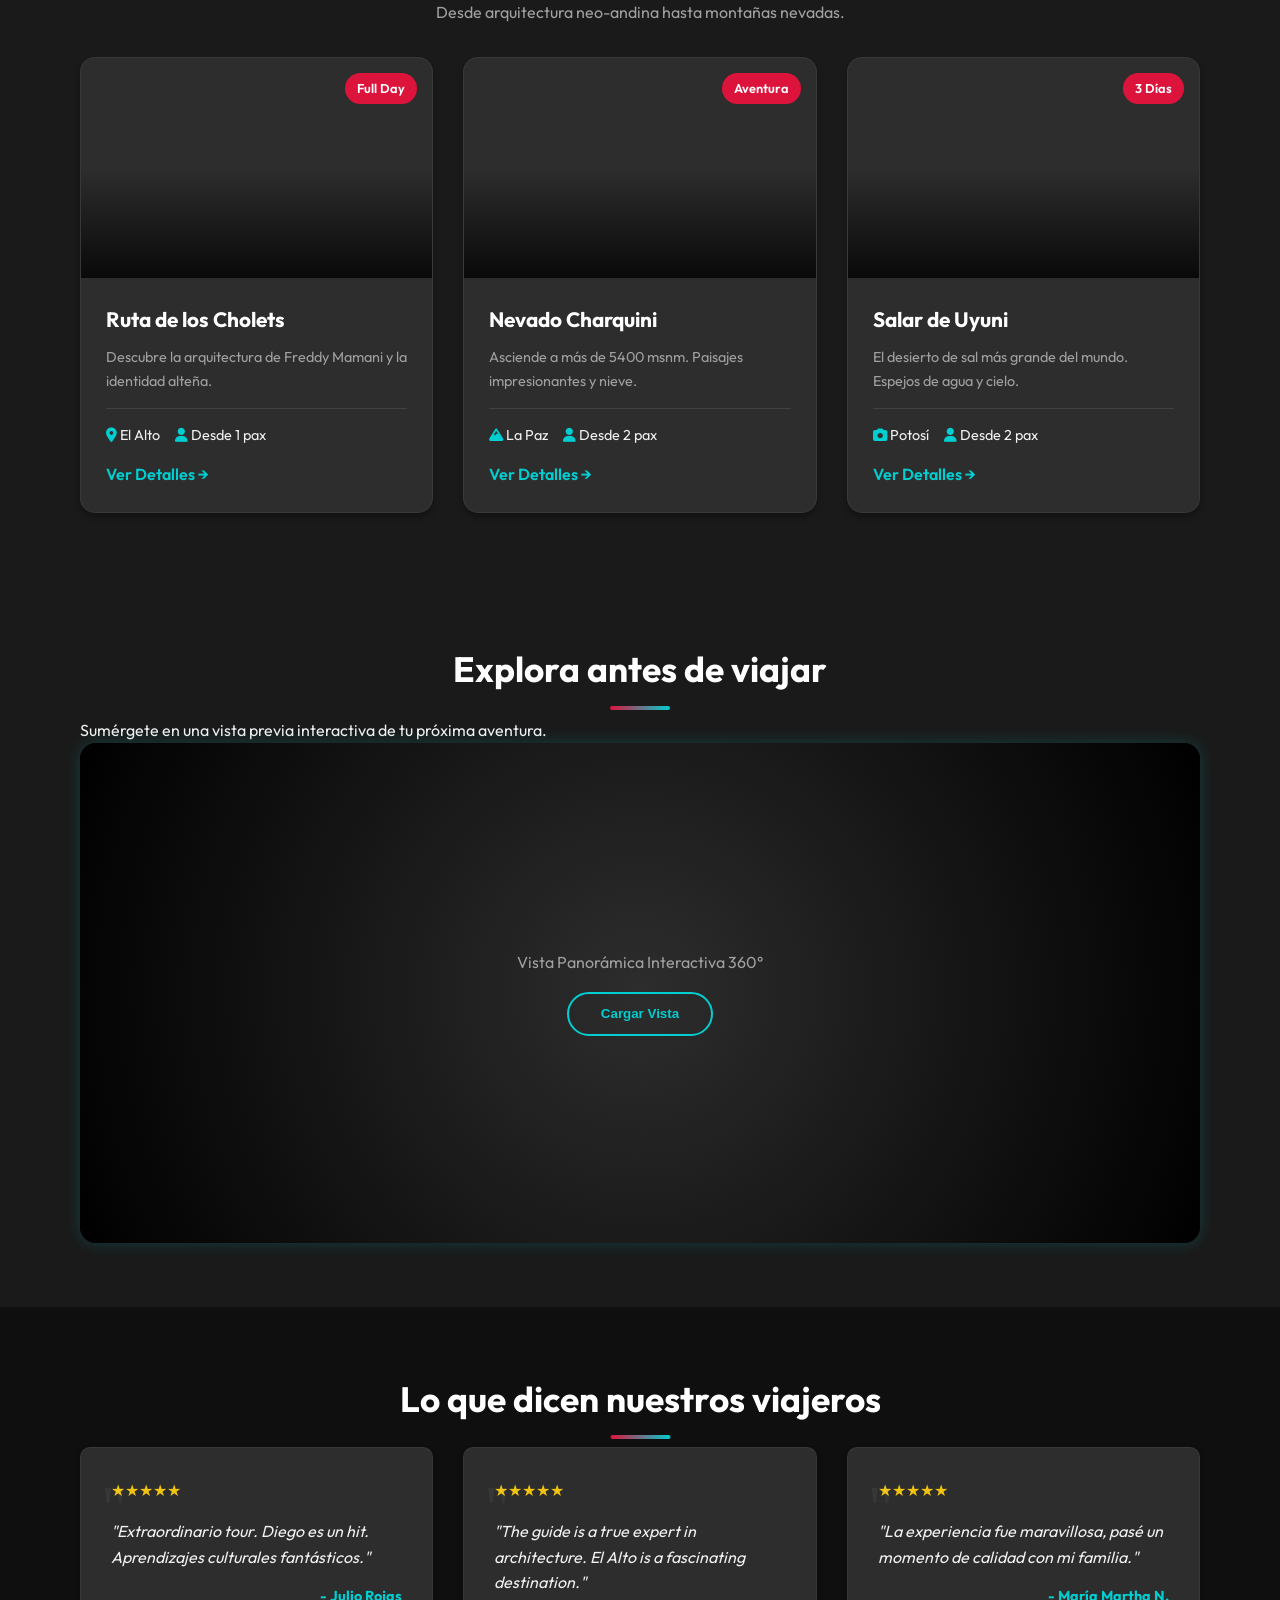
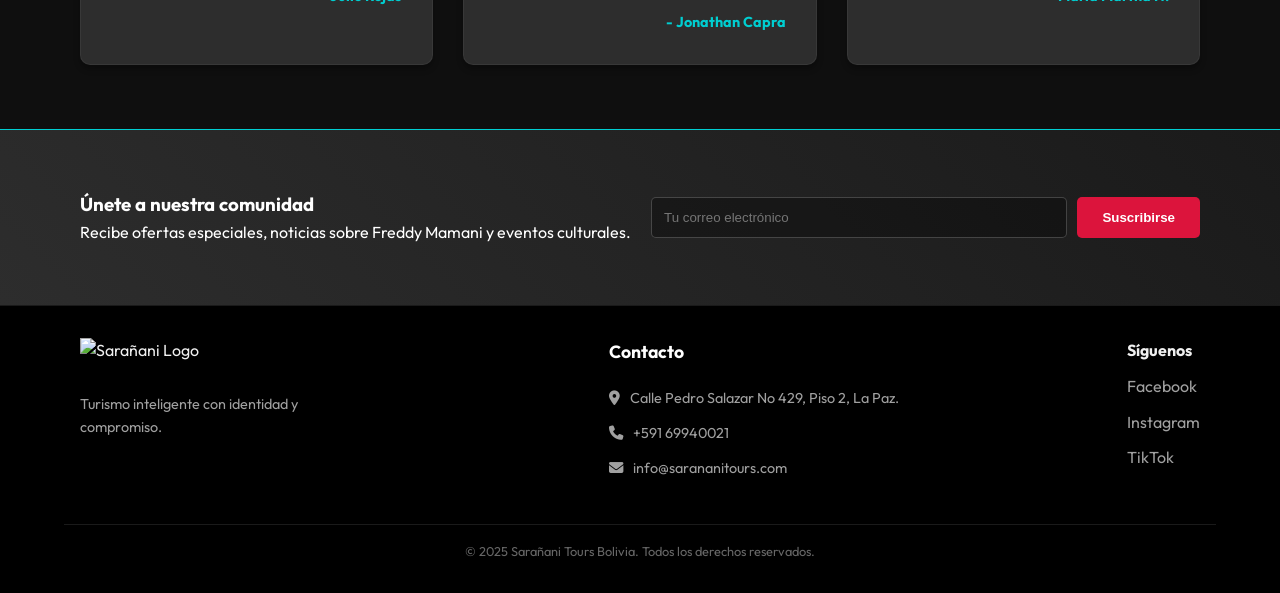
==== commit 5b87e1e2: "Fix merge conflict" ====
--- a/index.html
+++ b/index.html
@@ -19,7 +19,7 @@
   <div class="top-bar">
     <div class="container top-bar-content">
       <div class="contact-info">
-        <span><i class="fas fa-phone"></i> +591 </span>
+        <span><i class="fas fa-phone"></i> +591 69940021</span>
         <span><i class="fas fa-envelope"></i> info@sarananitours.com</span>
         <span class="hide-mobile"><i class="fas fa-map-marker-alt"></i> La Paz, Bolivia</span>
       </div>
@@ -34,7 +34,7 @@
   <nav class="navbar">
     <div class="container nav-container">
       <a href="#" class="logo">
-        <img src="/logo.png" alt="Sarañani Tours Logo" />
+        <img src="public/hero-bg.png" alt="Sarañani Tours Logo" />
         <span>Sarañani</span>
       </a>
       <button class="mobile-menu-btn" aria-label="Menu">
@@ -244,4 +244,4 @@
 
   <script type="module" src="/main.js"></script>
 </body>
-</html>
+</html>
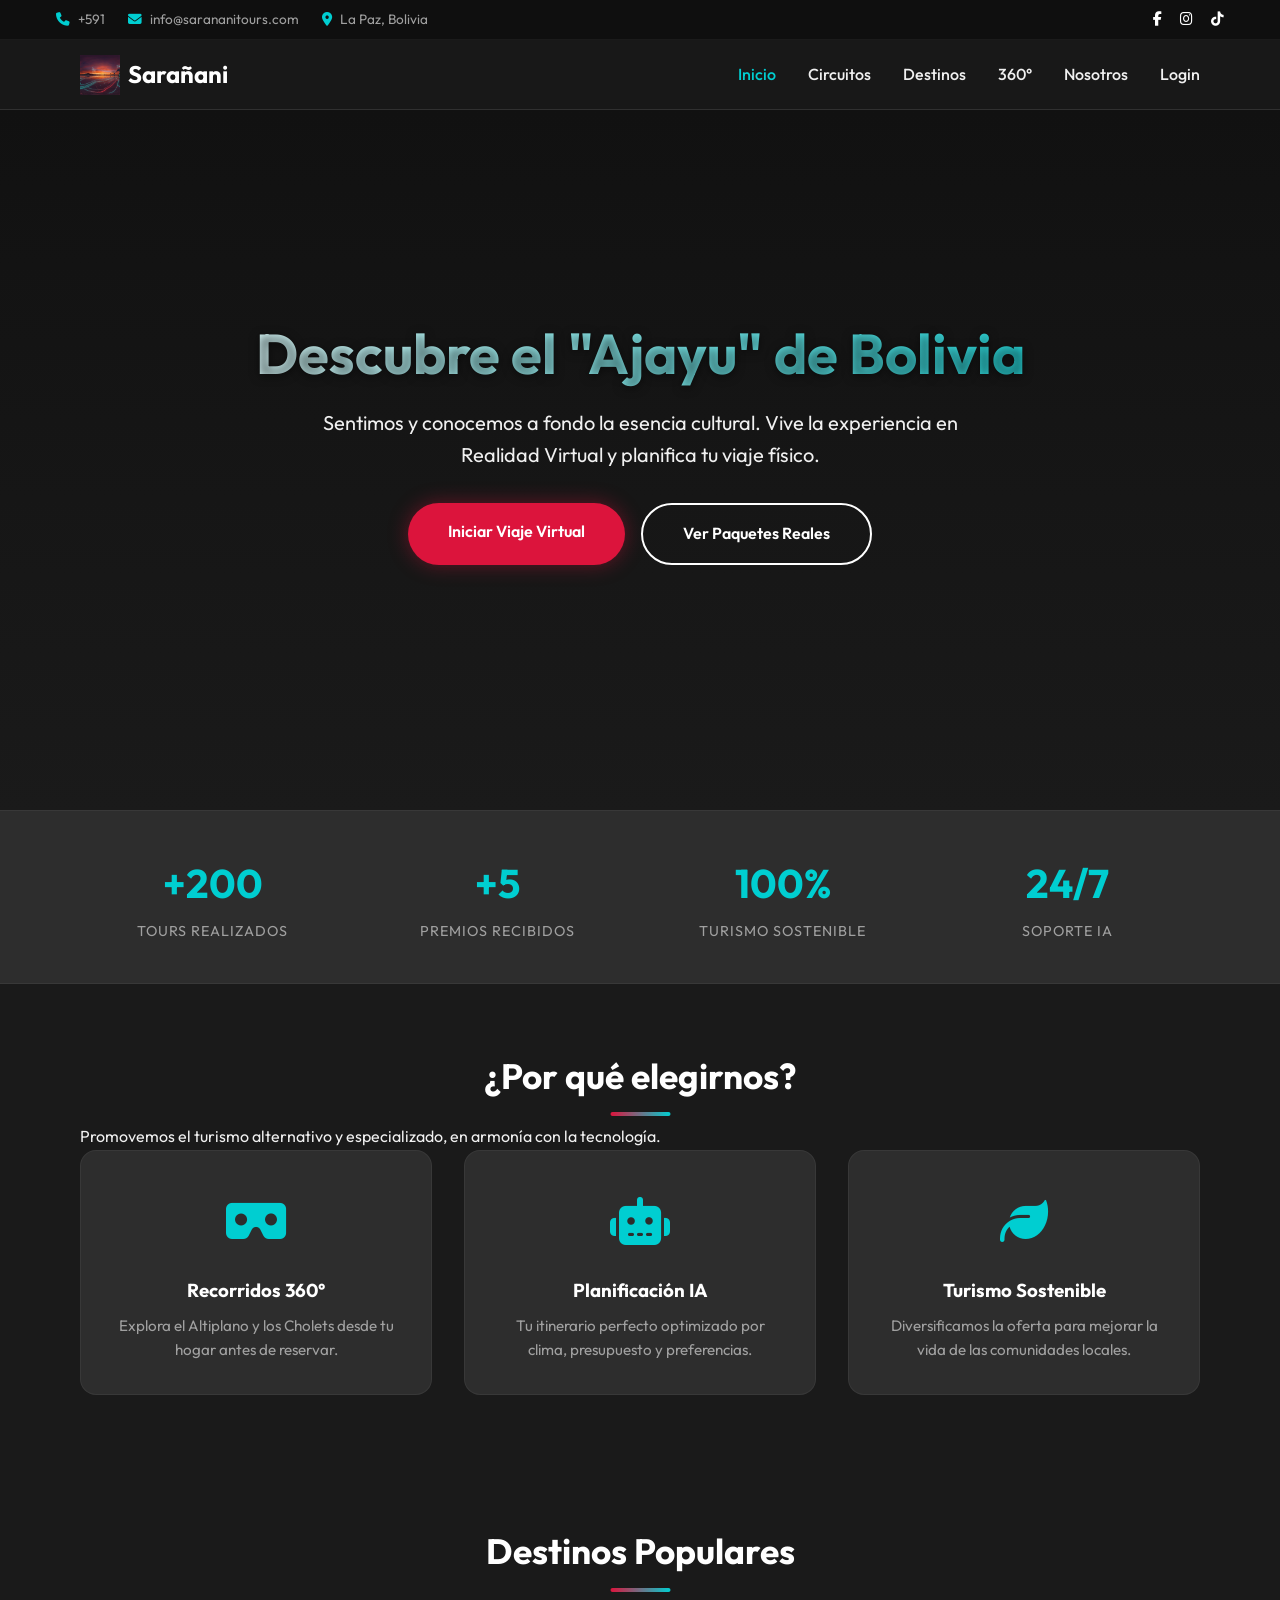
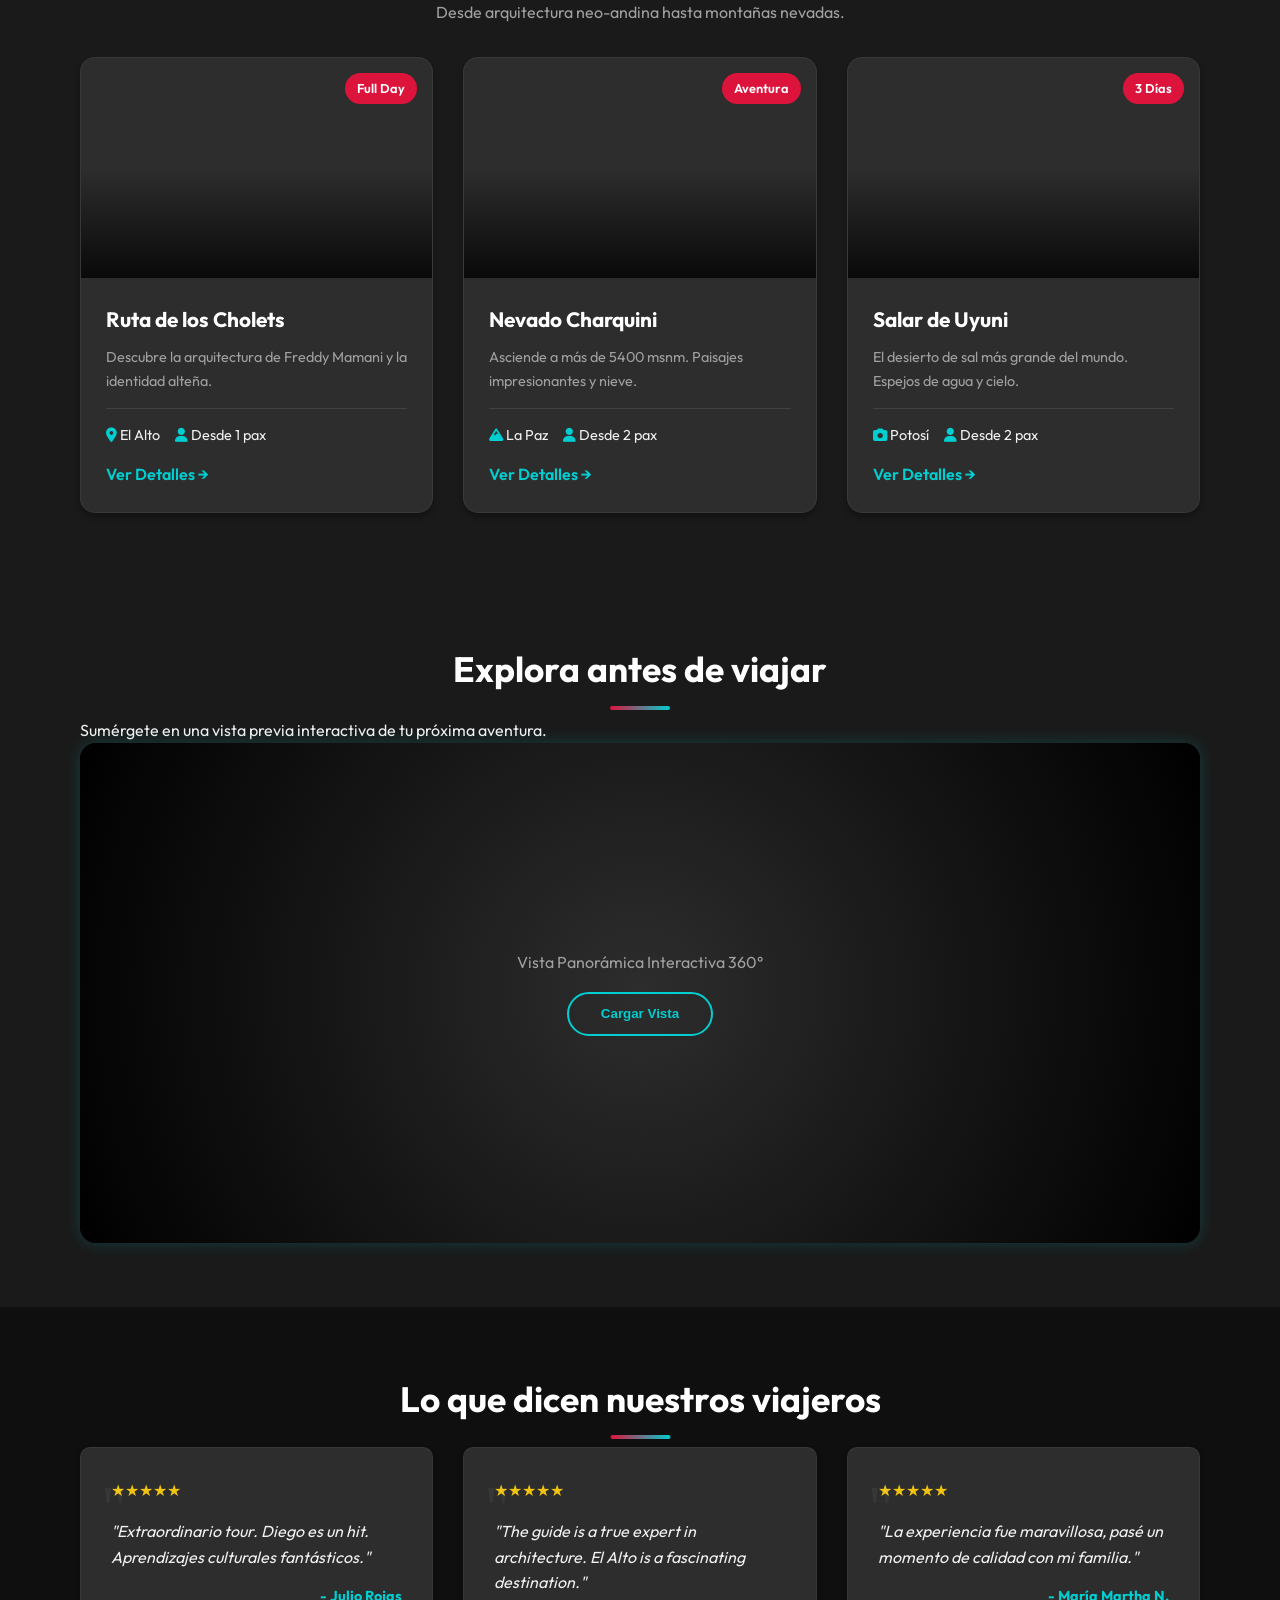
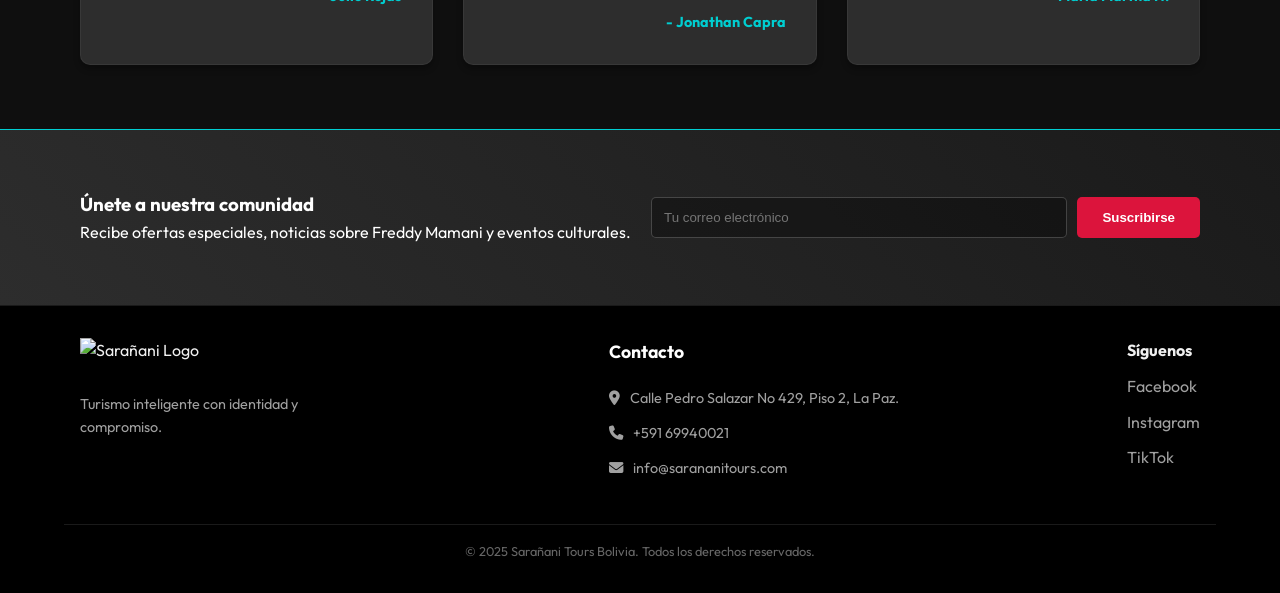
==== commit 8fa44dbd: "Merge branch 'main' of https://github.com/JhonnnyTzy/saranani" ====
--- a/index.html
+++ b/index.html
@@ -19,7 +19,7 @@
   <div class="top-bar">
     <div class="container top-bar-content">
       <div class="contact-info">
-        <span><i class="fas fa-phone"></i> +591 69940021</span>
+        <span><i class="fas fa-phone"></i> +591 </span>
         <span><i class="fas fa-envelope"></i> info@sarananitours.com</span>
         <span class="hide-mobile"><i class="fas fa-map-marker-alt"></i> La Paz, Bolivia</span>
       </div>
@@ -244,4 +244,4 @@
 
   <script type="module" src="/main.js"></script>
 </body>
-</html>+</html>
